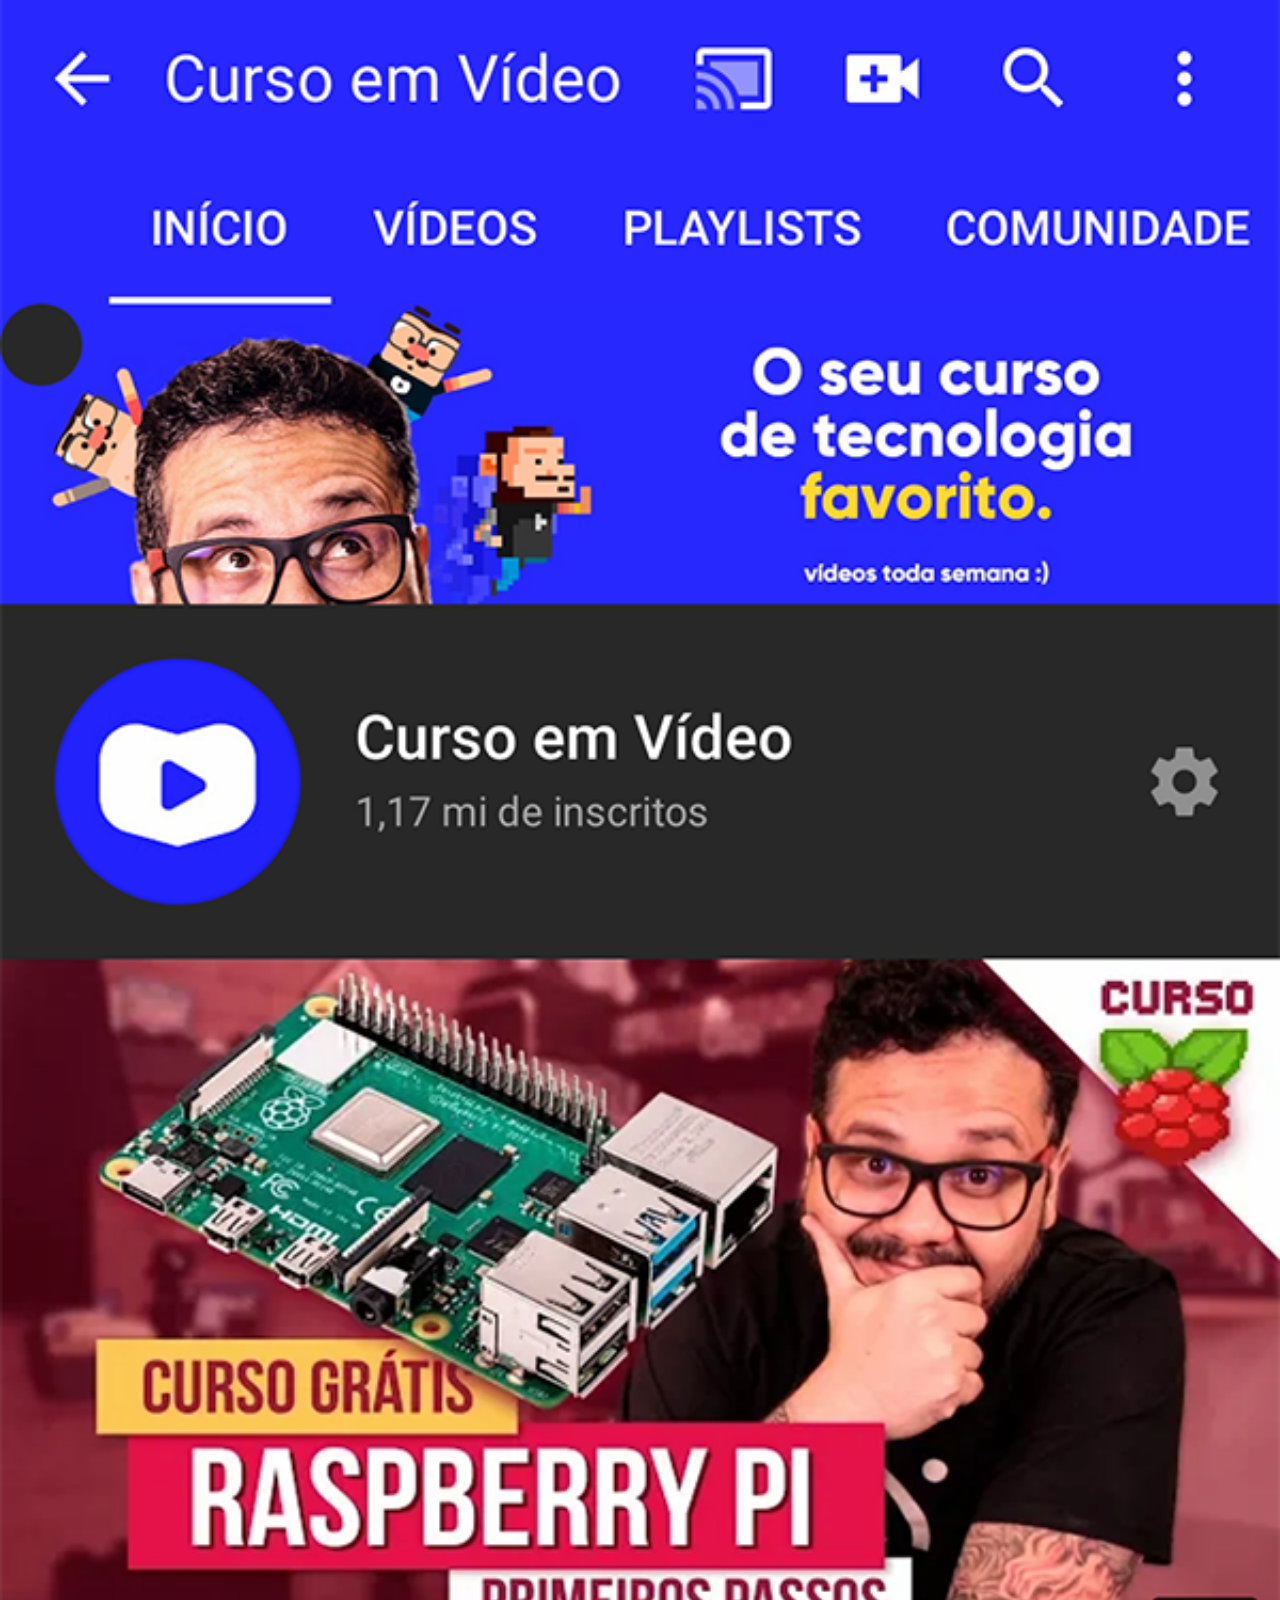
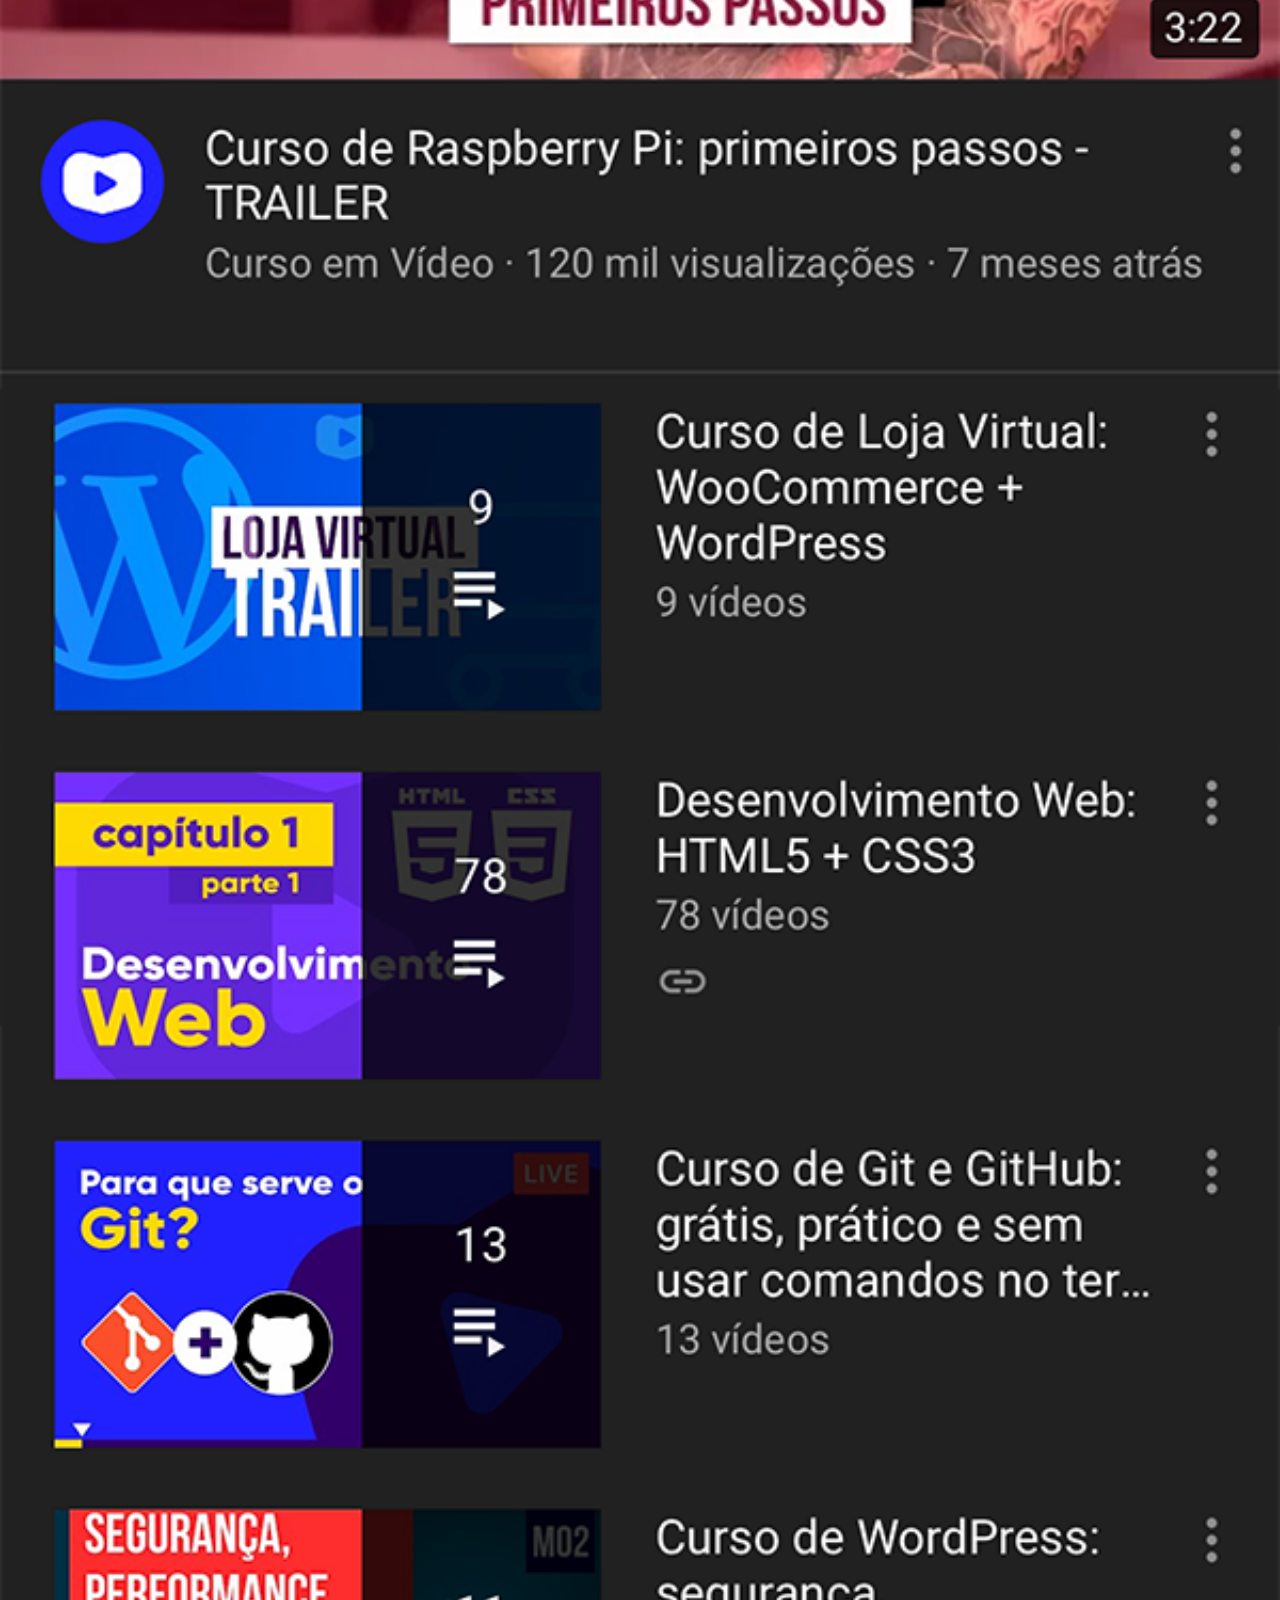
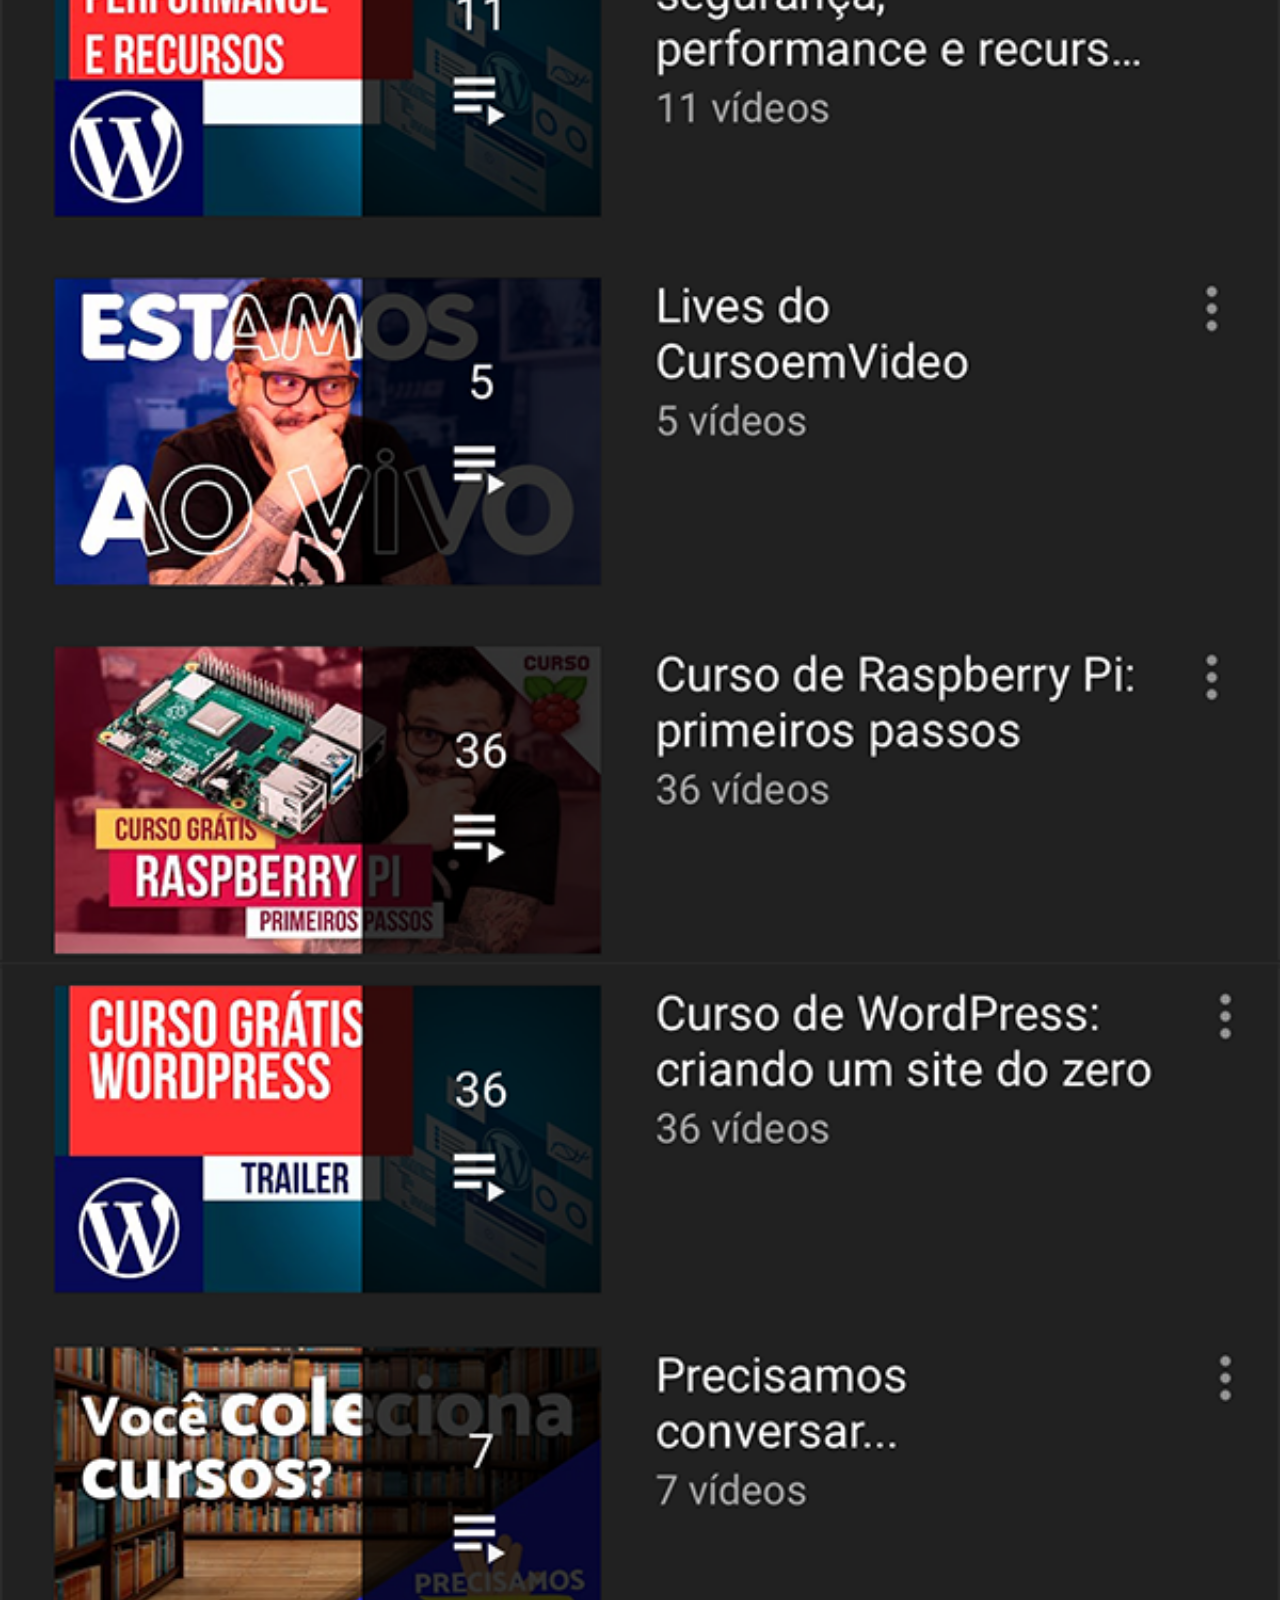
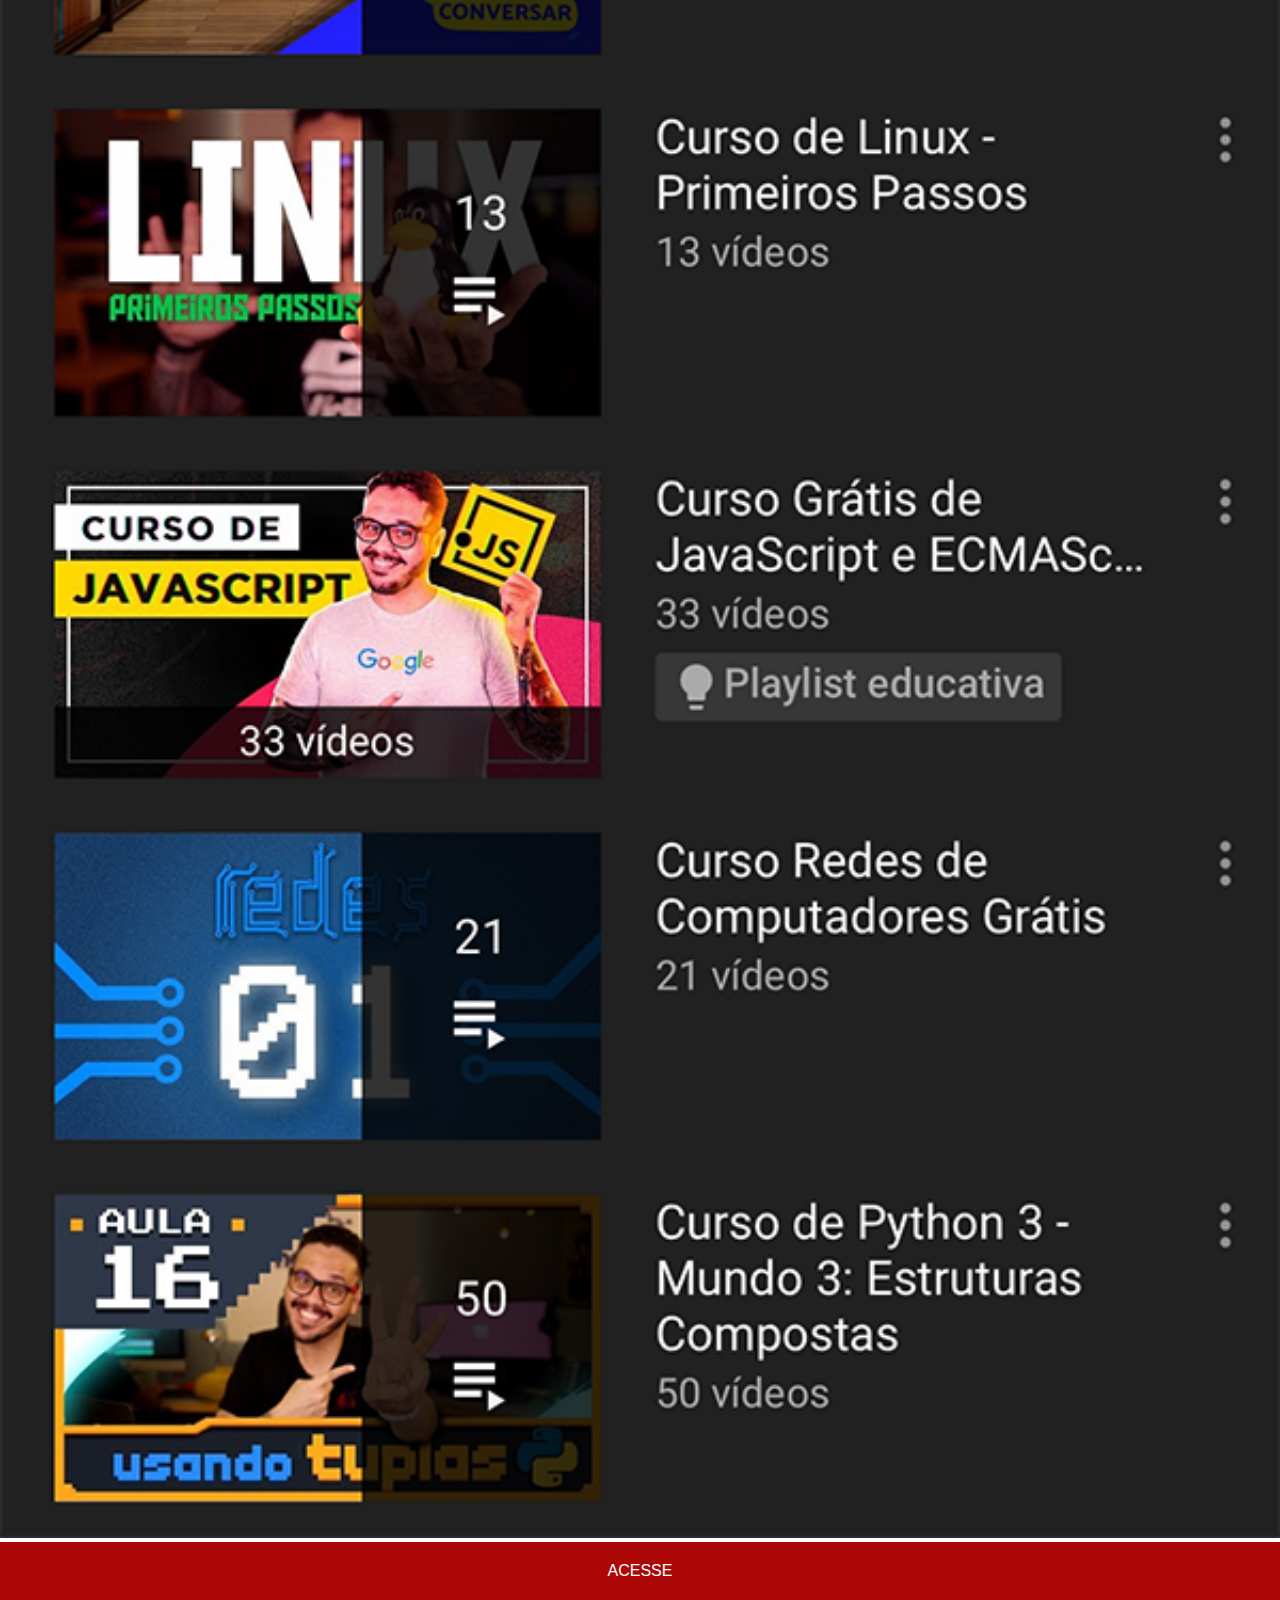
==== youtube.html @ f27dddb9 "social-media atualizada" ====
<!DOCTYPE html>
<html lang="pt-br">
<head>
    <meta charset="UTF-8">
    <meta name="viewport" content="width=device-width, initial-scale=1.0">
    <title>Youtube</title>
    <link rel="stylesheet" href="./estilos/social.css">
   
</head>
<body>
    <img src="imagens/tela-youtube.png" alt="youtube">
    <a href="https://www.youtube.com/@KyanCria" target="_blank">ACESSE</a>
    
</body>
</html>
---- estilos/social.css ----
*{
    margin: 0px;
    padding: 0px;
    font-family: sans-serif;
}
::-webkit-scrollbar{
    width: 0px;
    height: 0px;
}
img{
    width: 100vw;
}
a{
    display: block;
    background-color: rgb(173, 8, 8);
    text-align: center;
    text-decoration: none;
    color: white;
    padding: 20px;
    font-weight: 500;
}
a:hover{
    background-color: rgb(107, 17, 17);
    transition: .4s;
    
    
}
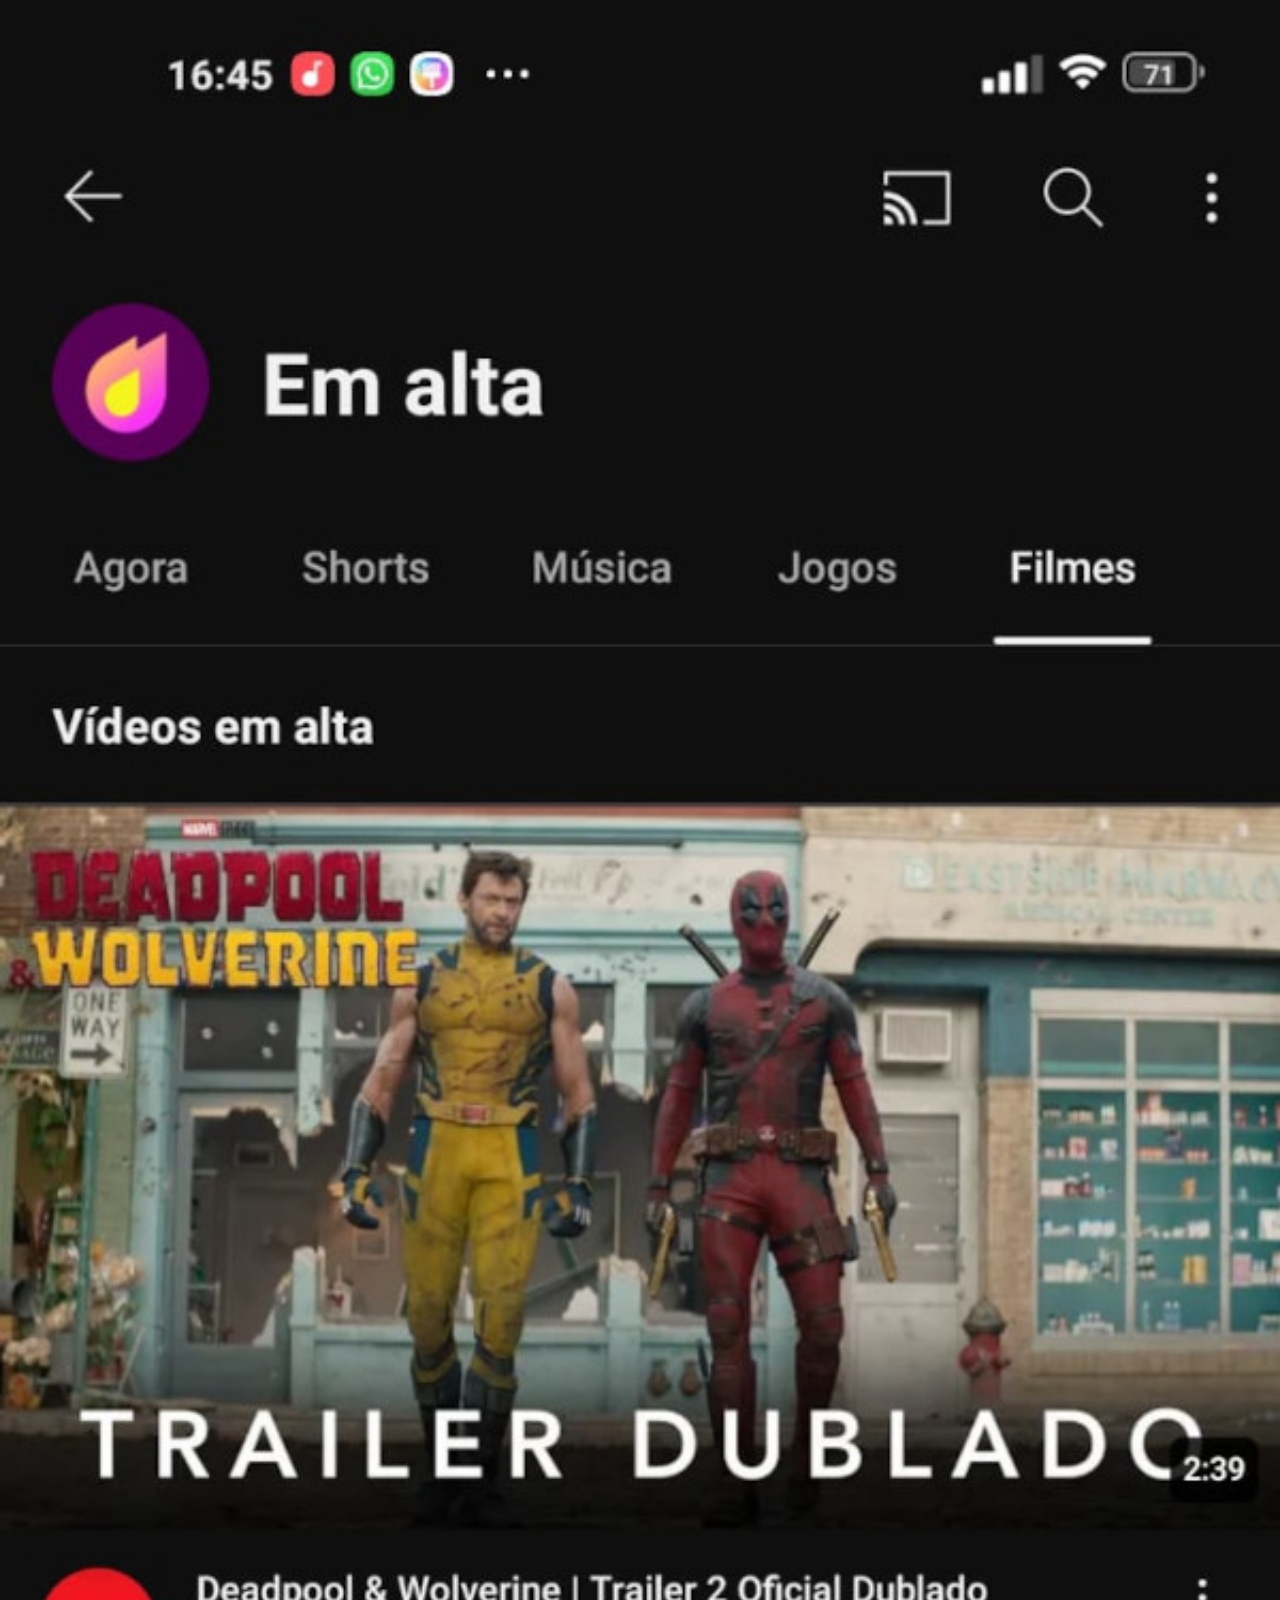
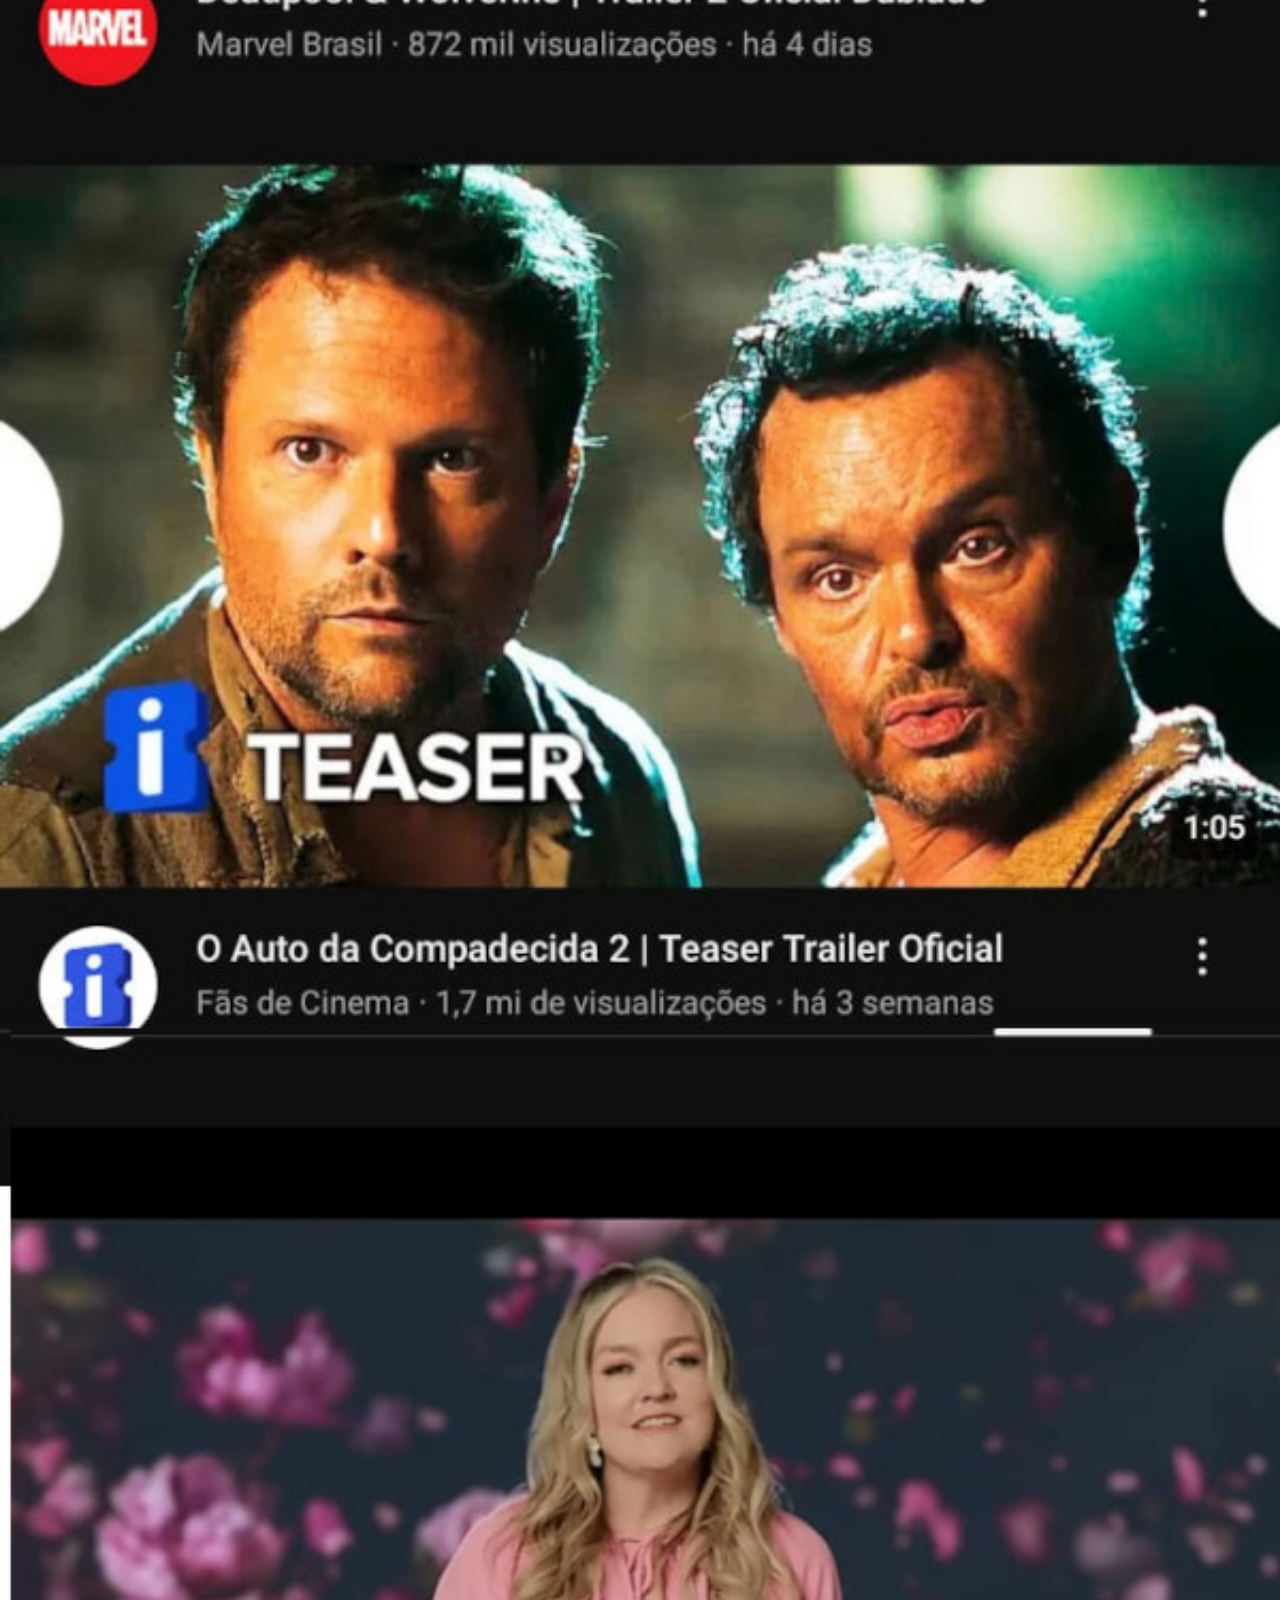
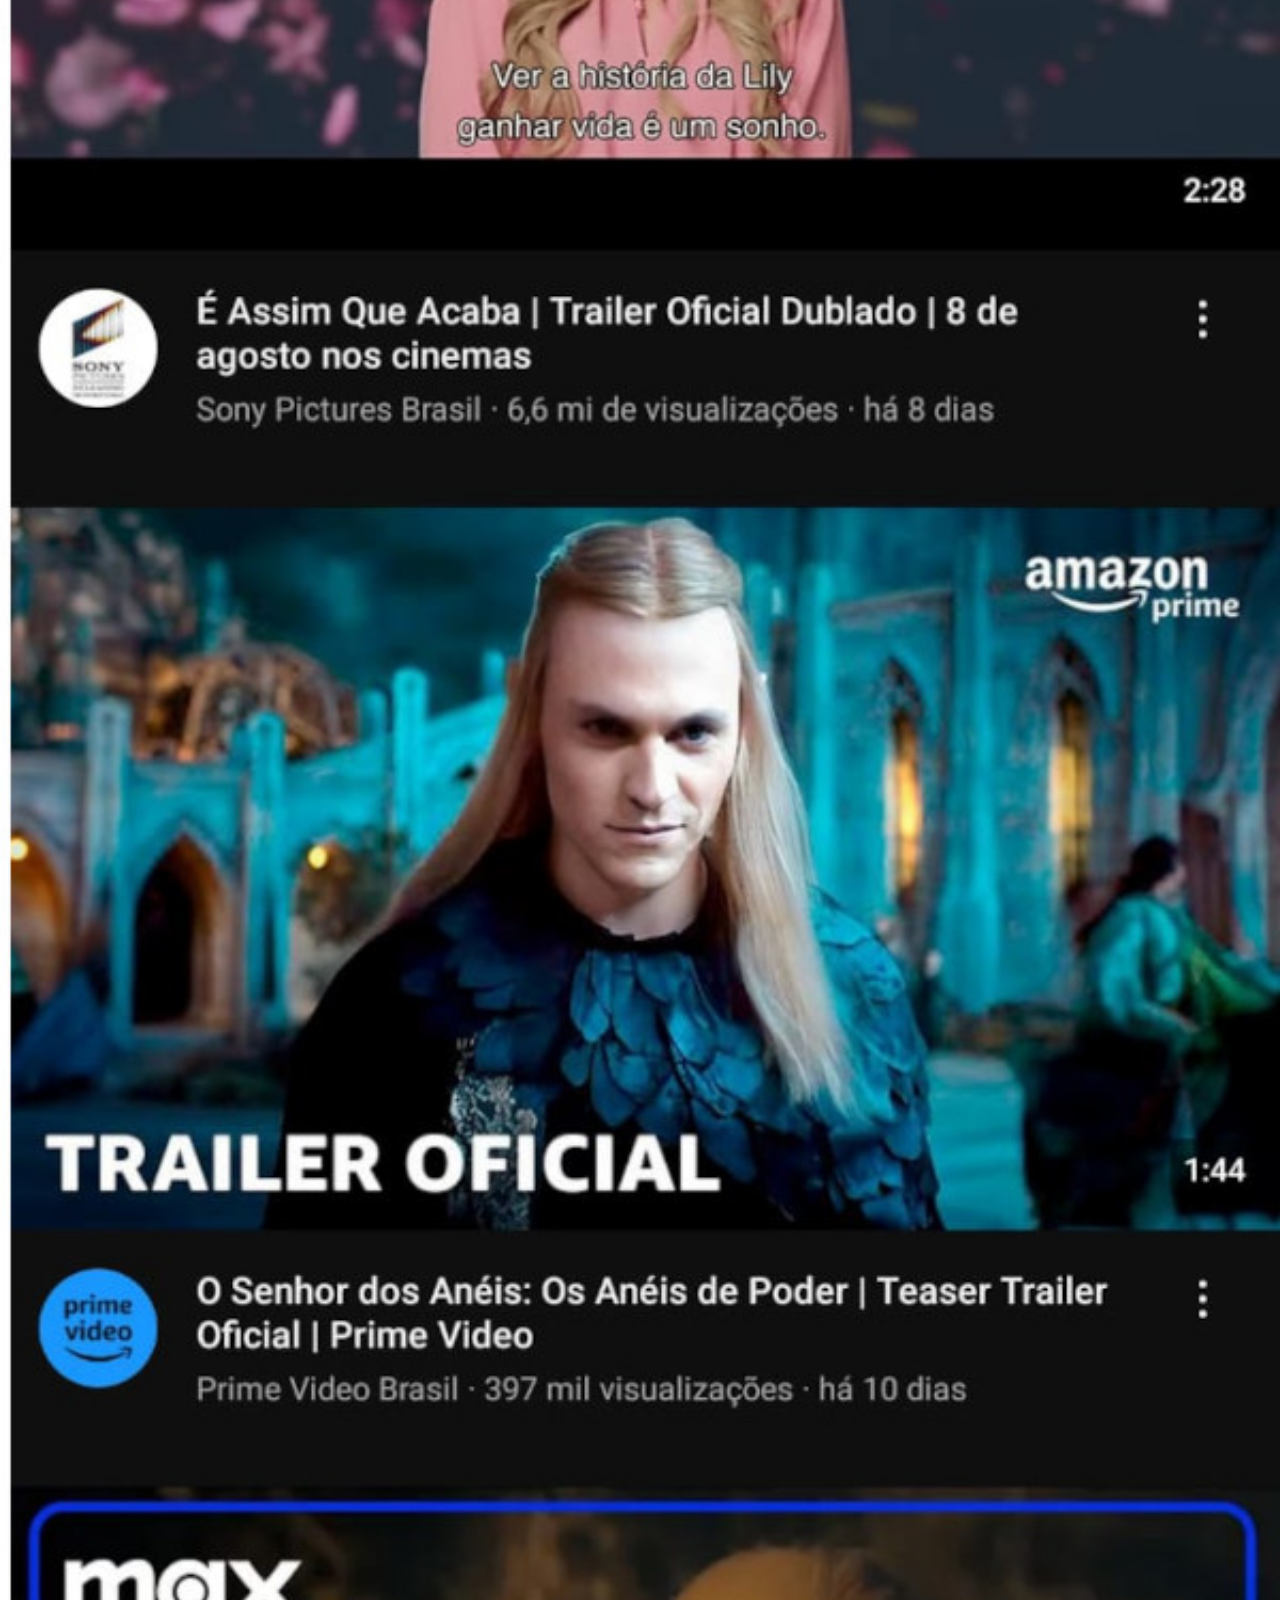
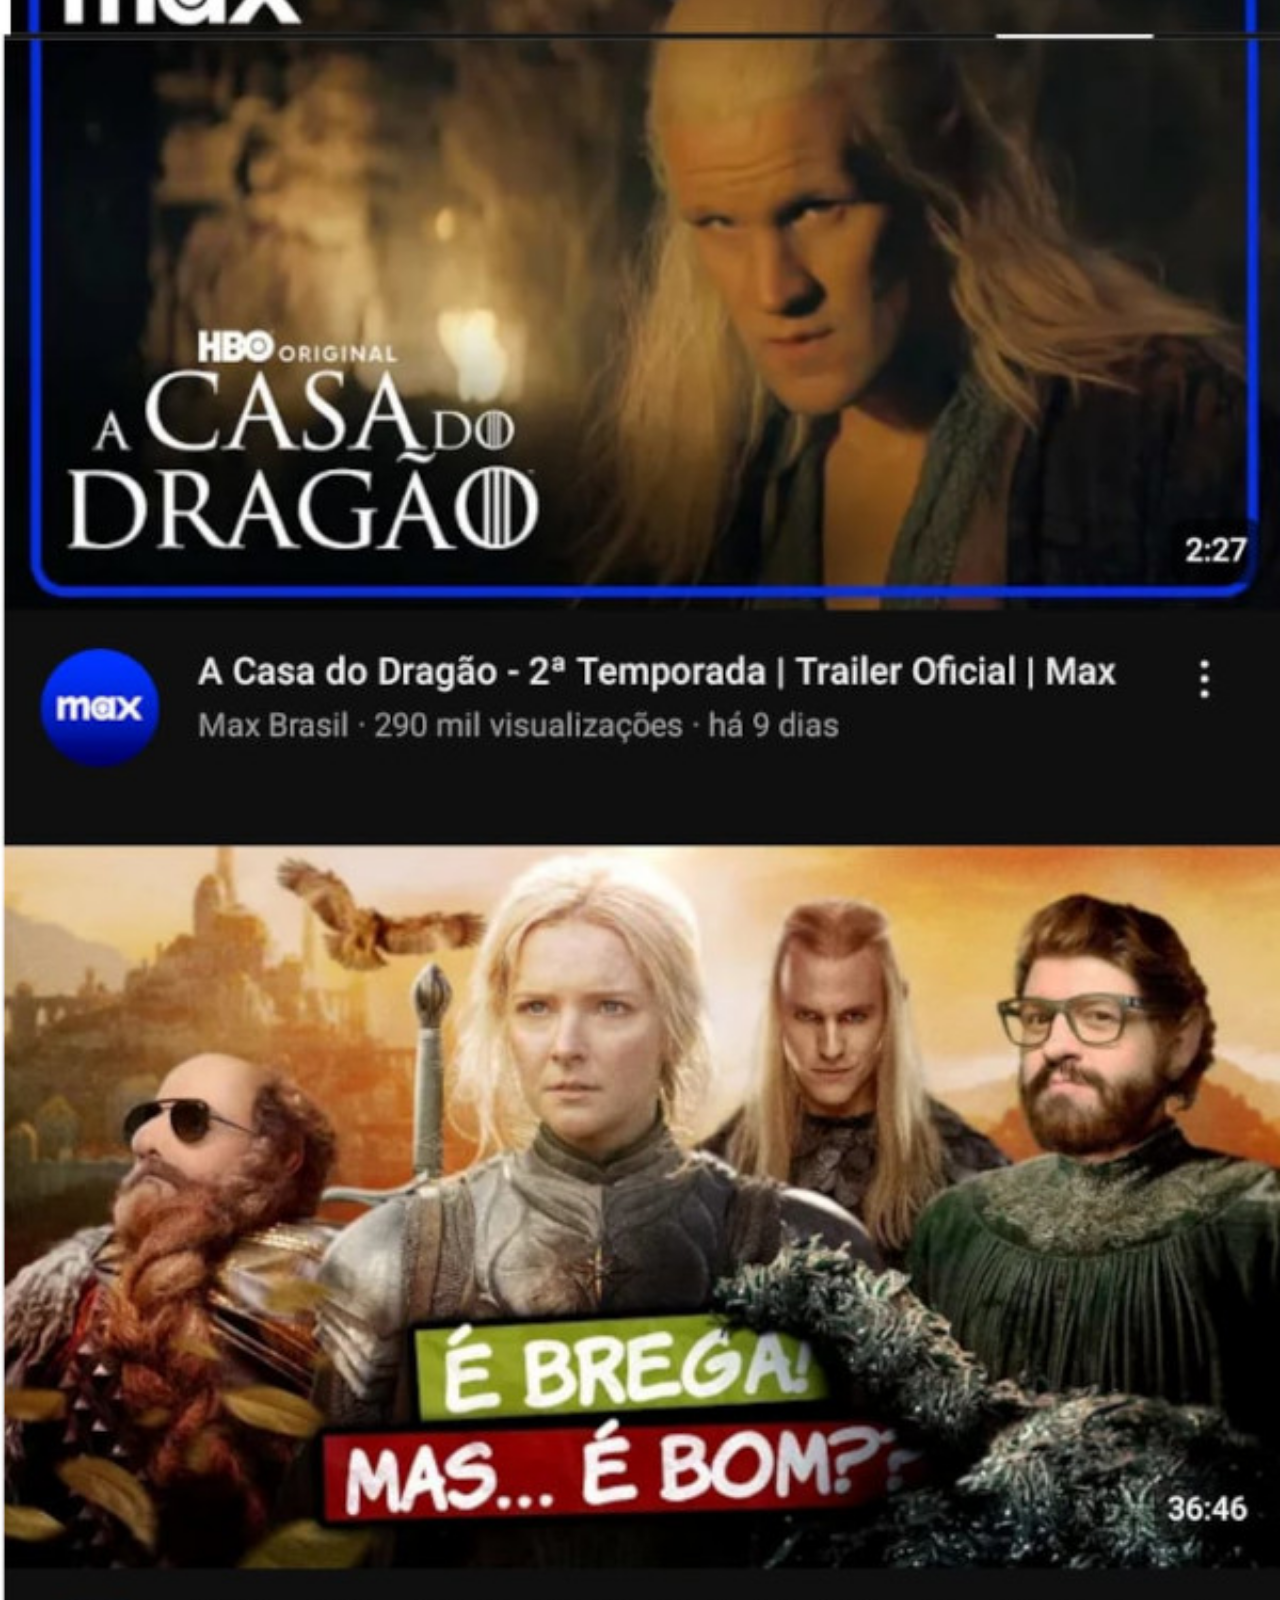
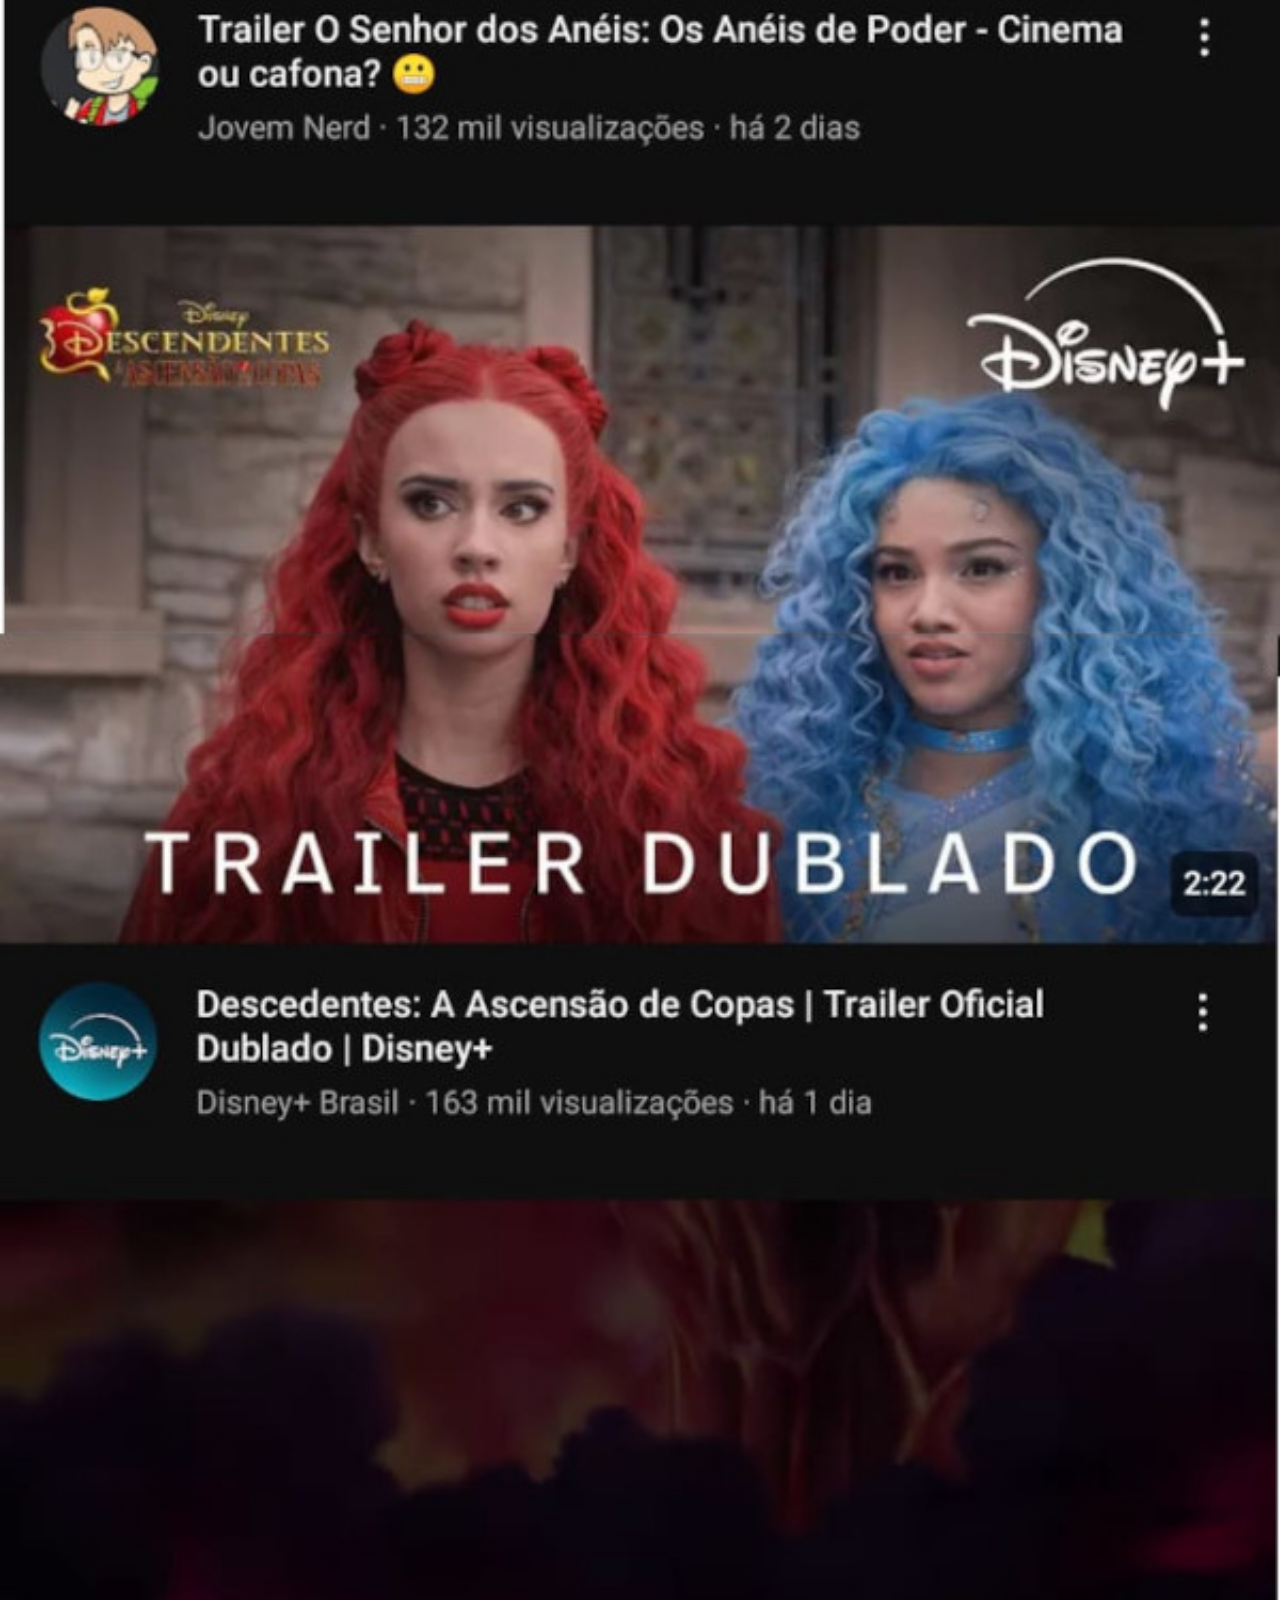
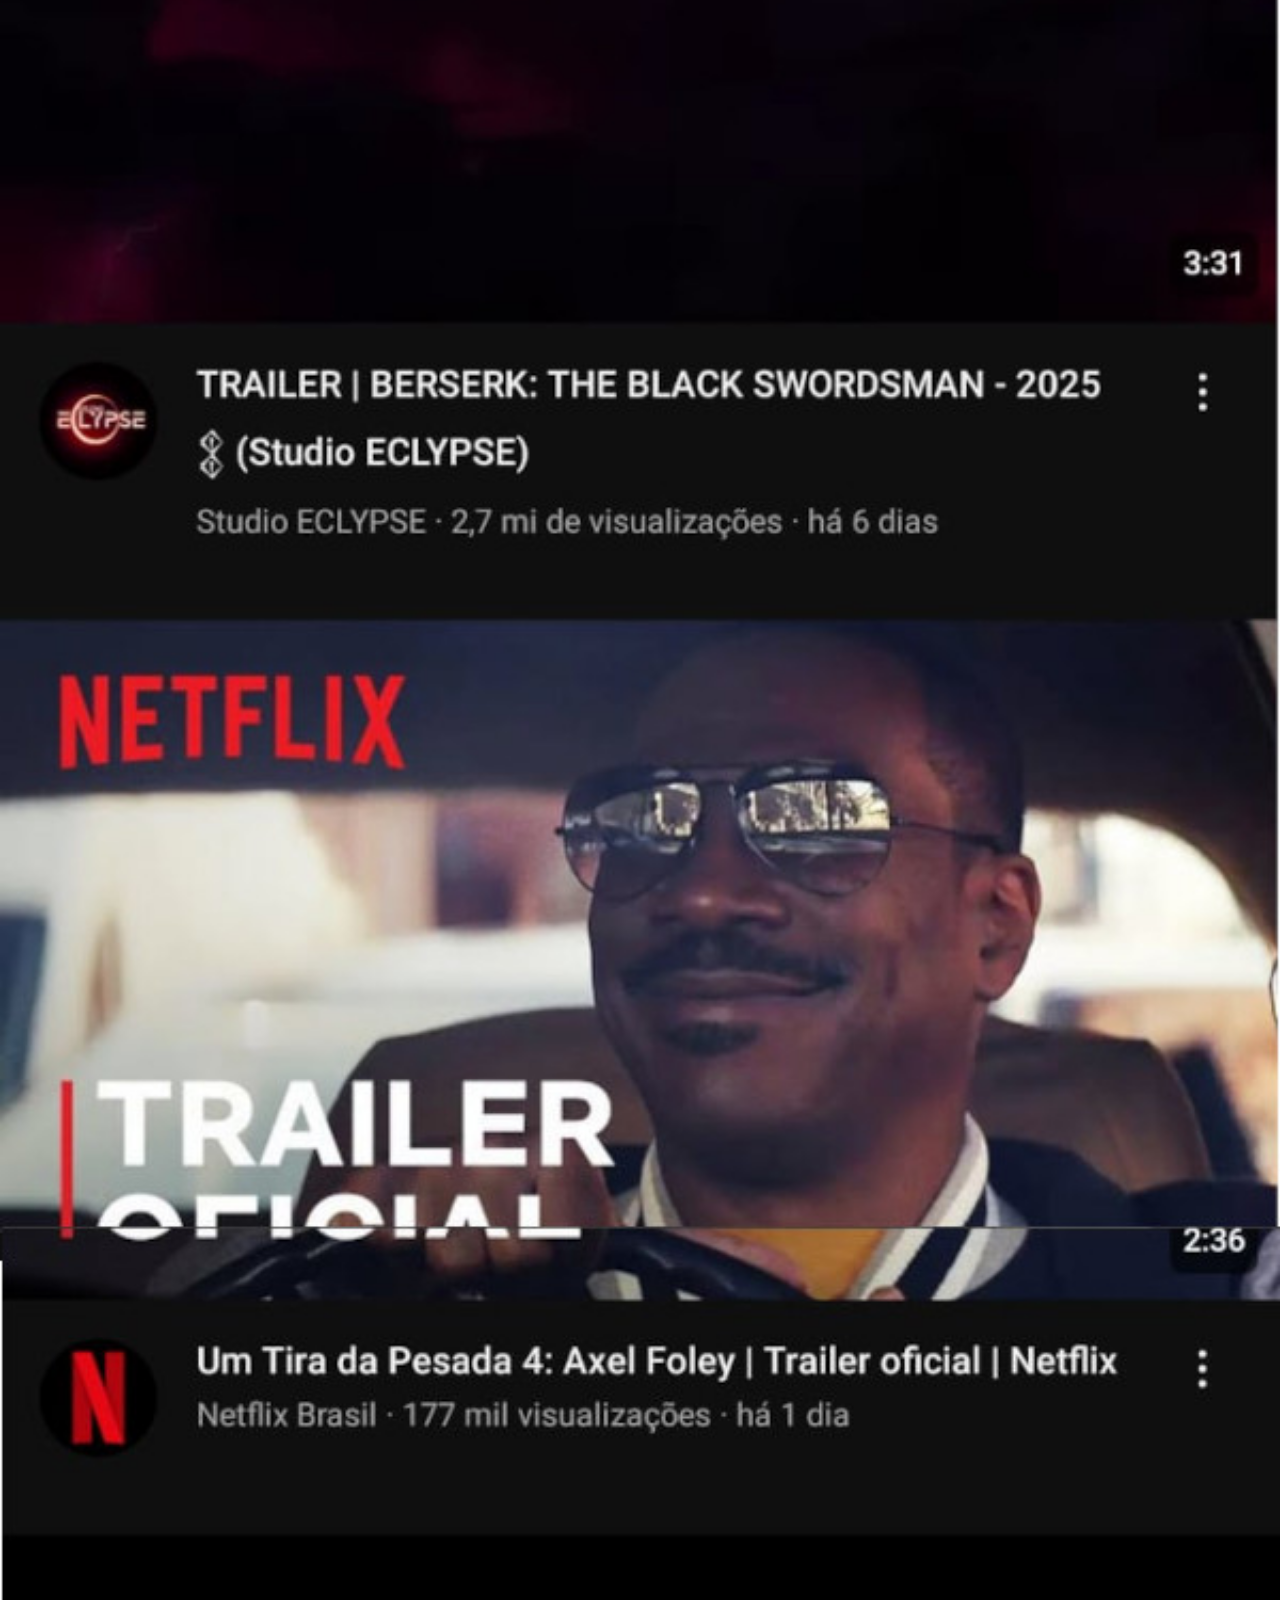
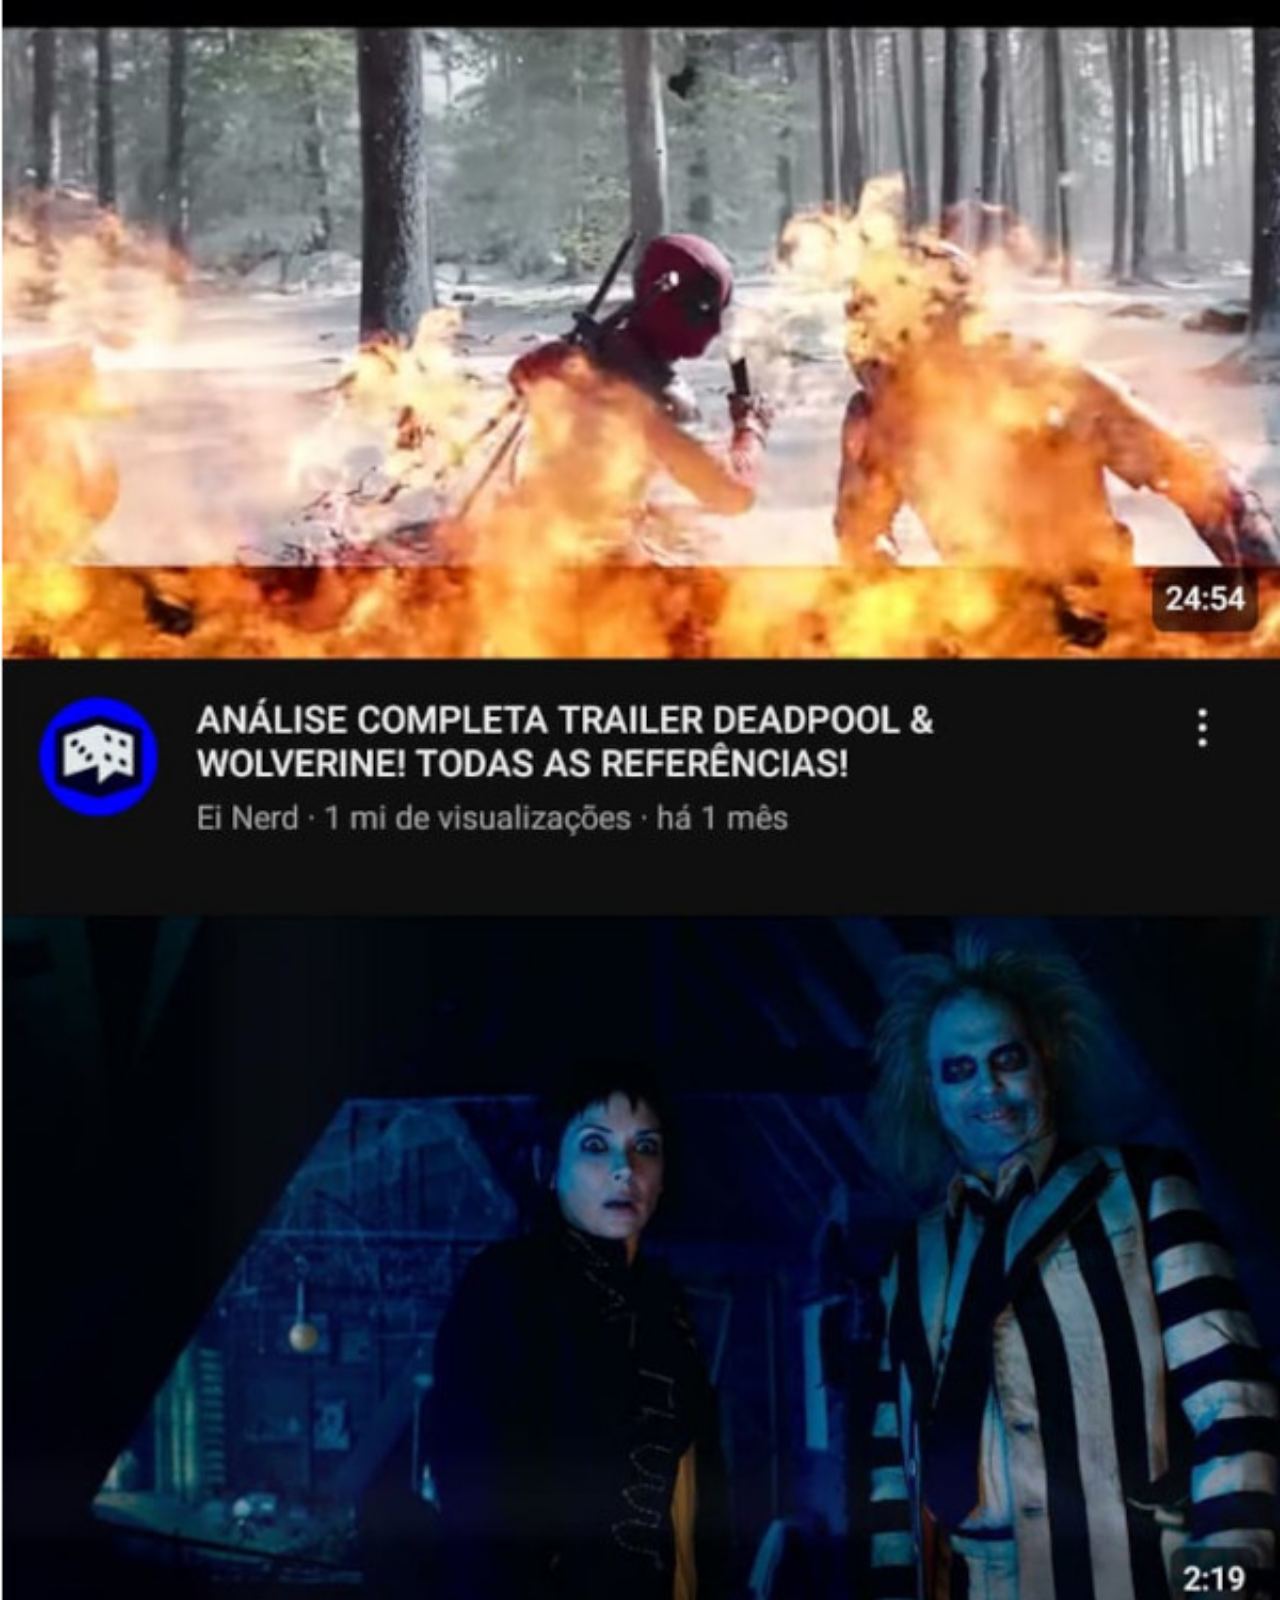
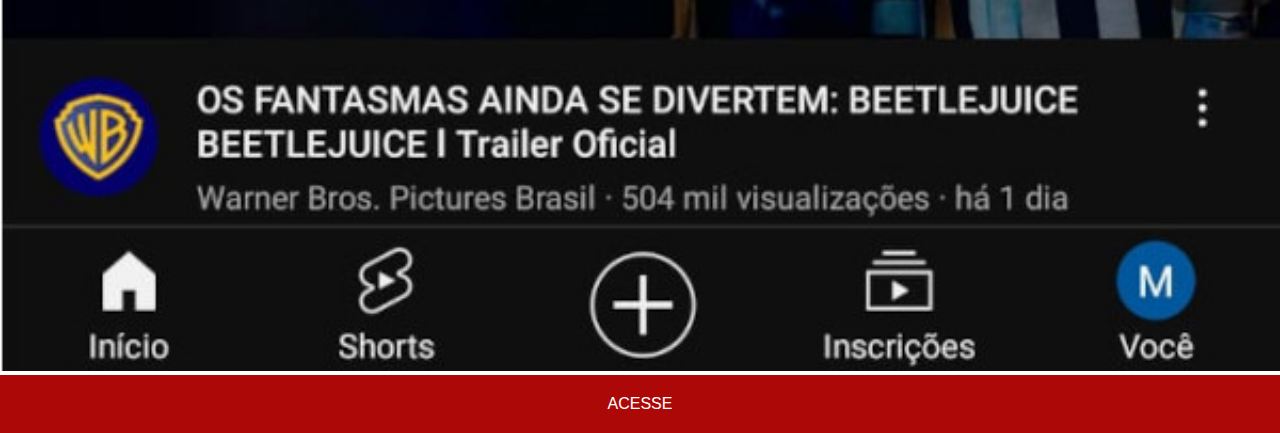
==== commit e6de8c2e: "adcionei fotos" ====
--- a/youtube.html
+++ b/youtube.html
@@ -8,7 +8,7 @@
    
 </head>
 <body>
-    <img src="imagens/tela-youtube.png" alt="youtube">
+    <img src="imagens/tela-youtube.jpeg" alt="youtube">
     <a href="https://www.youtube.com/@KyanCria" target="_blank">ACESSE</a>
     
 </body>
